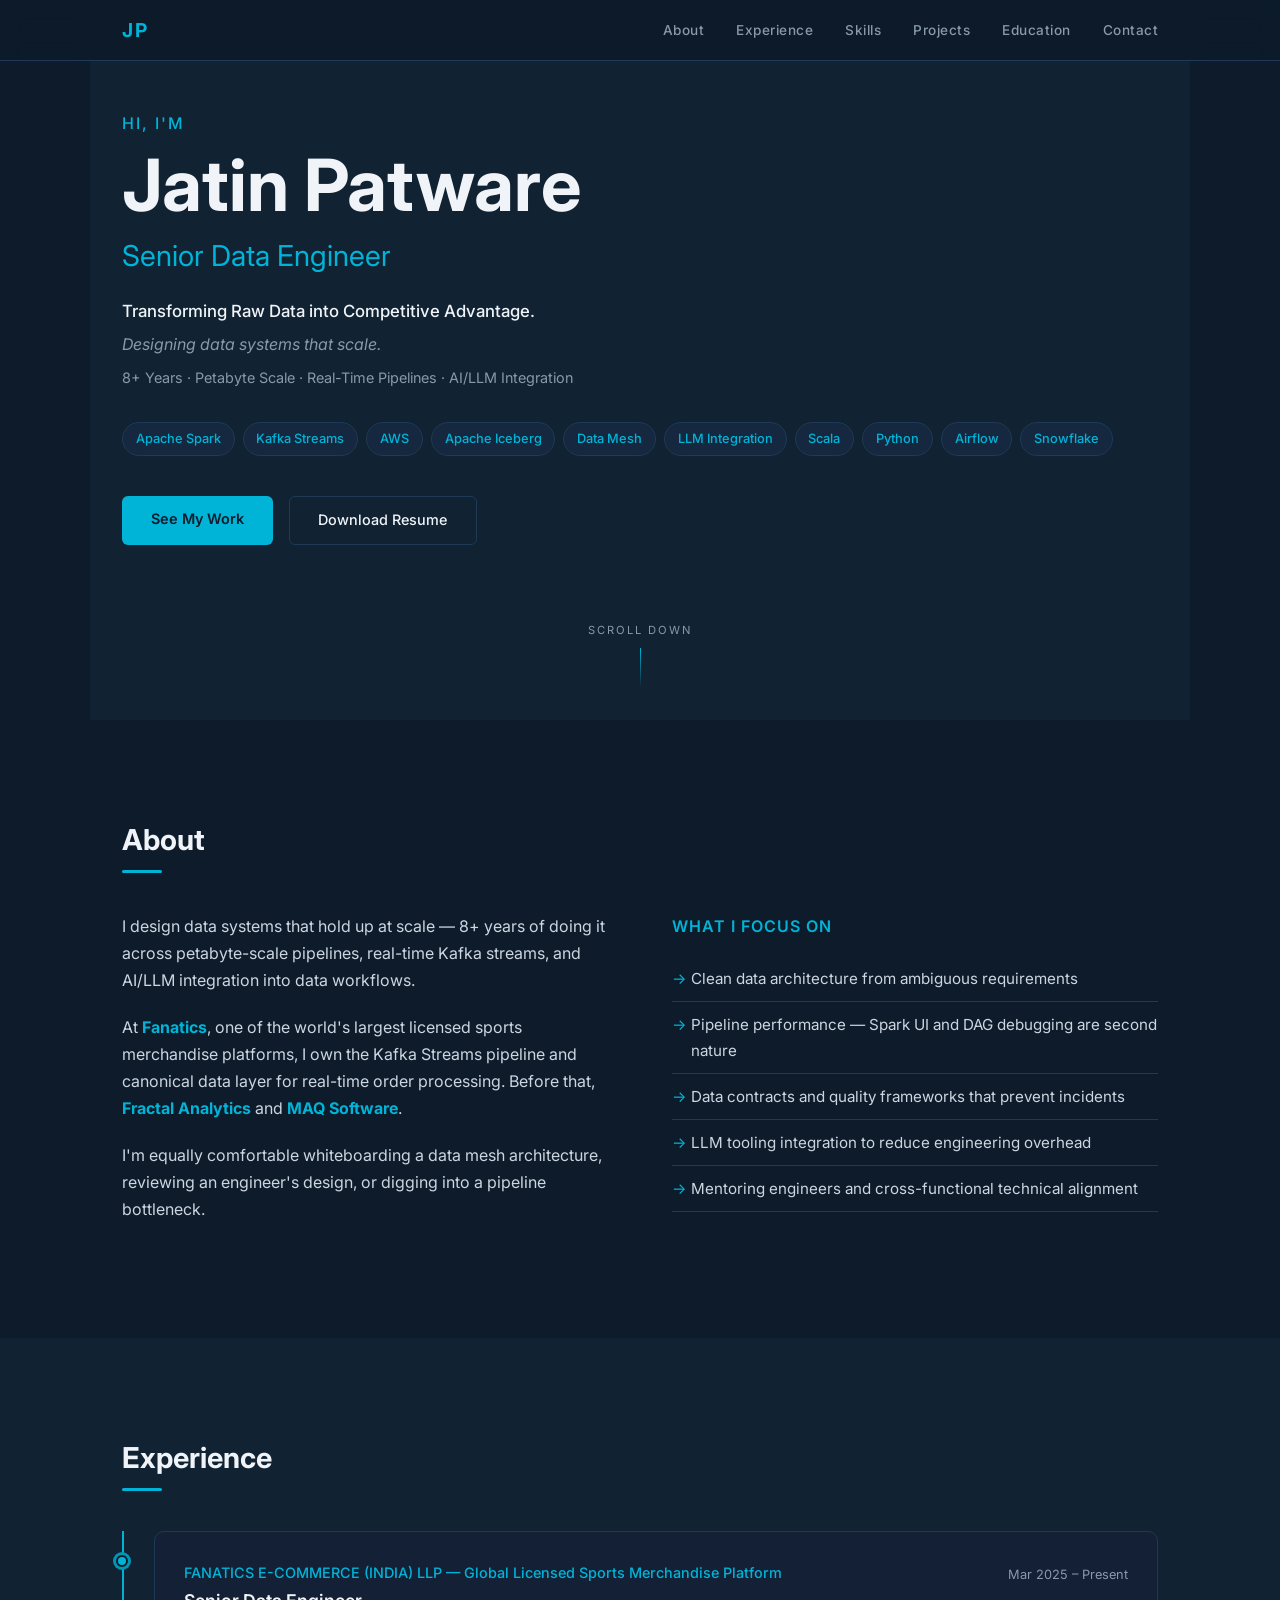
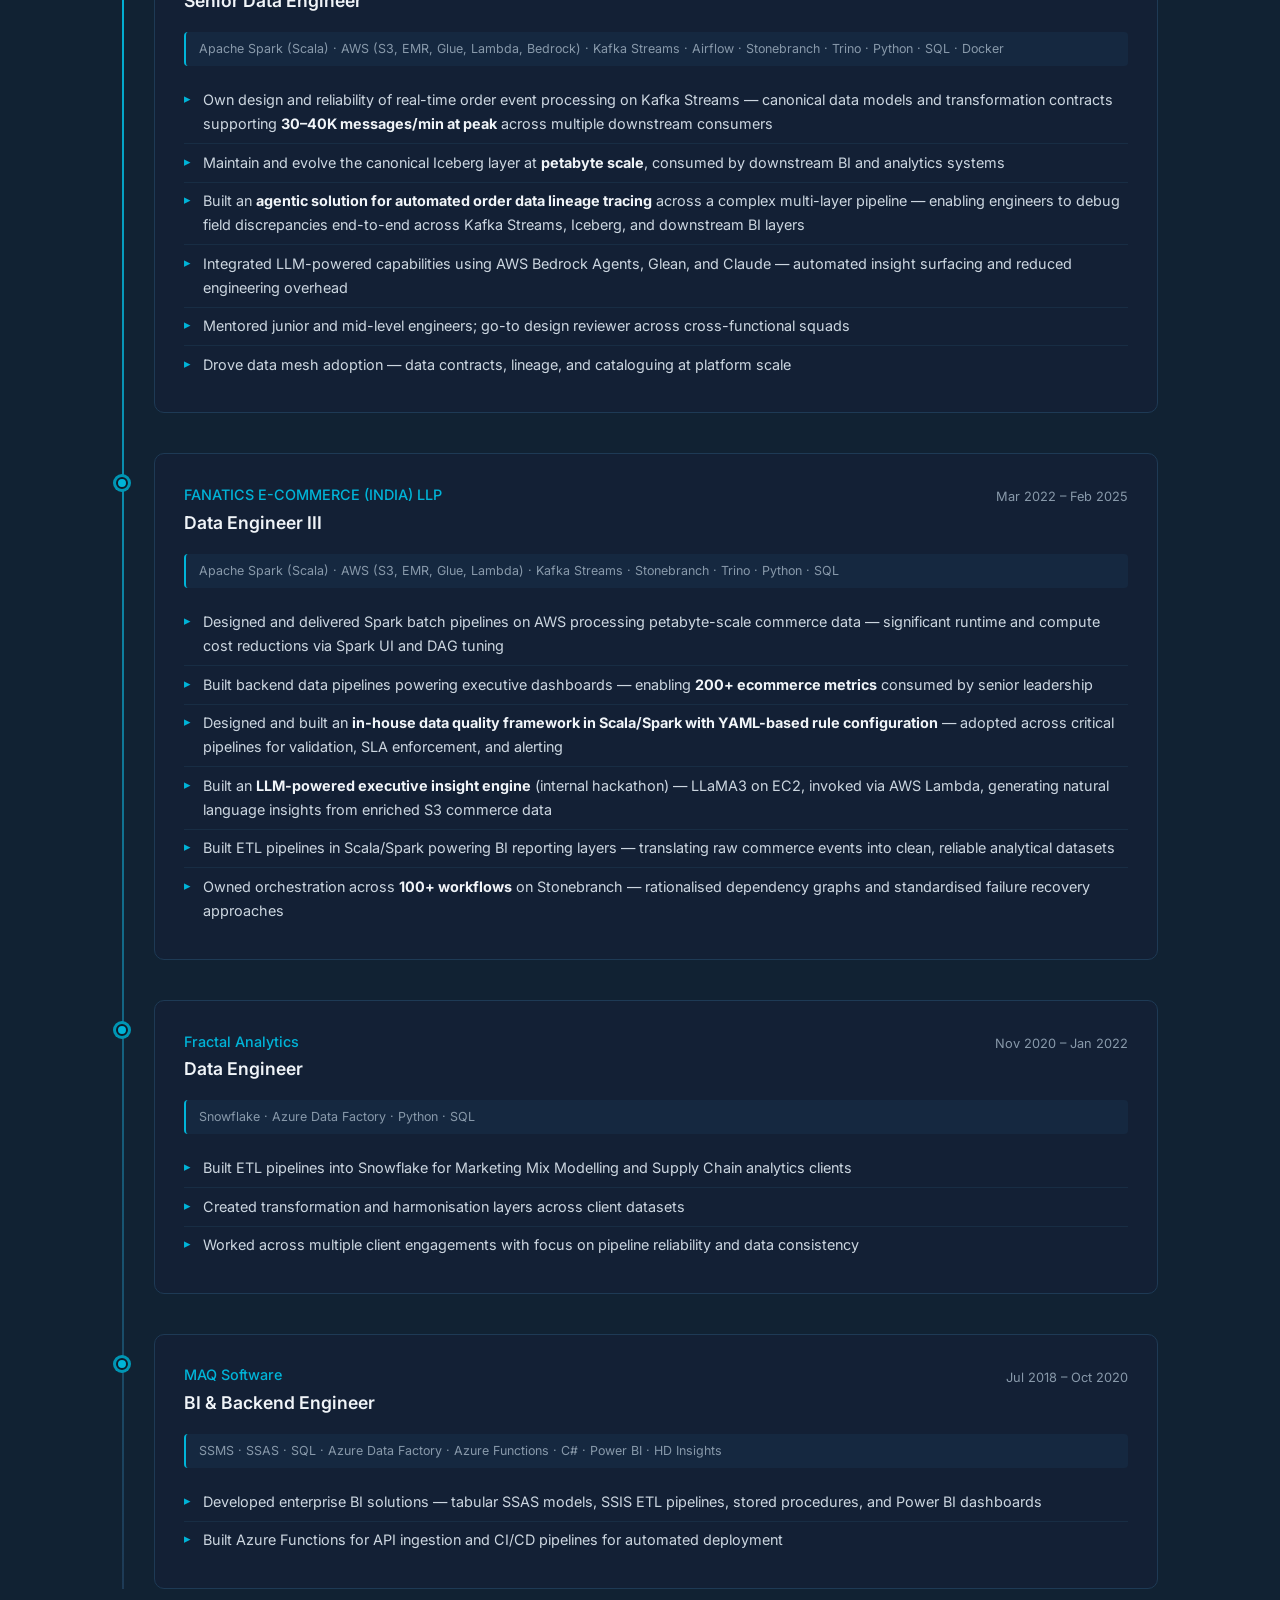
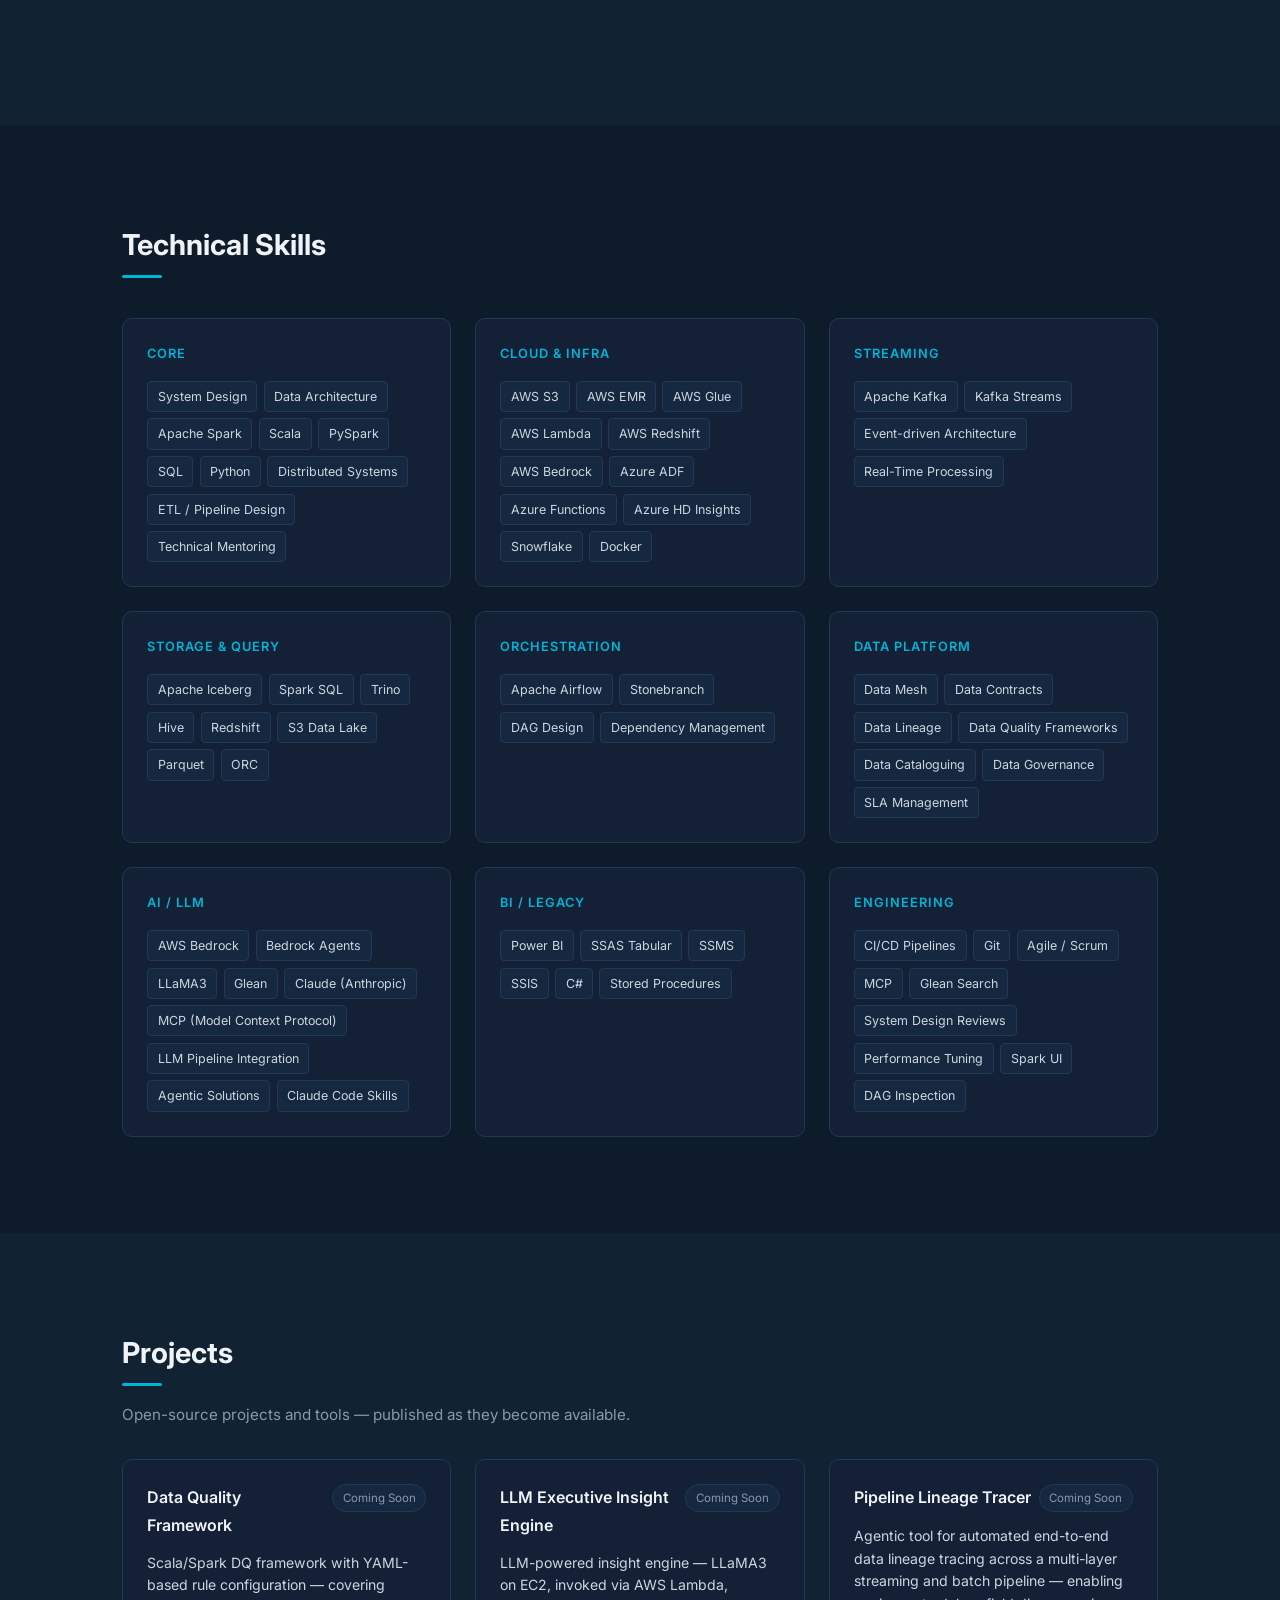
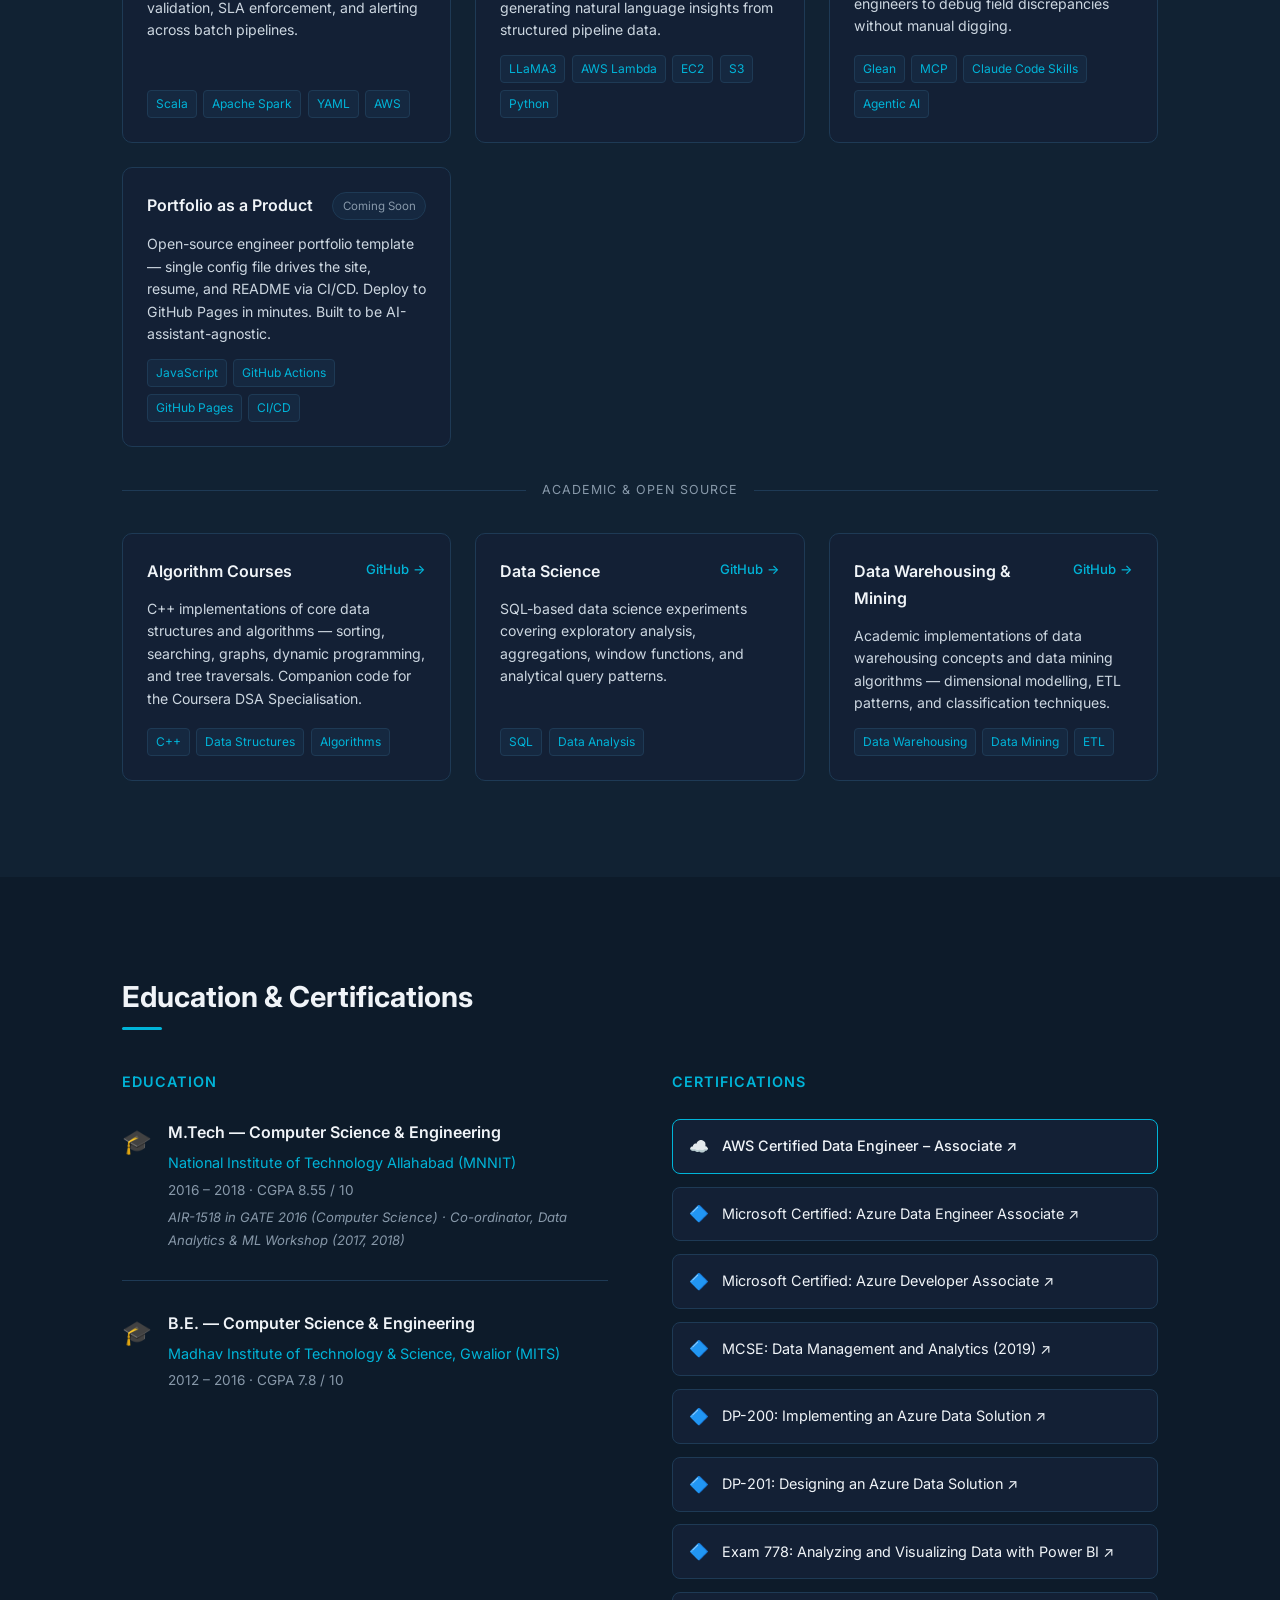
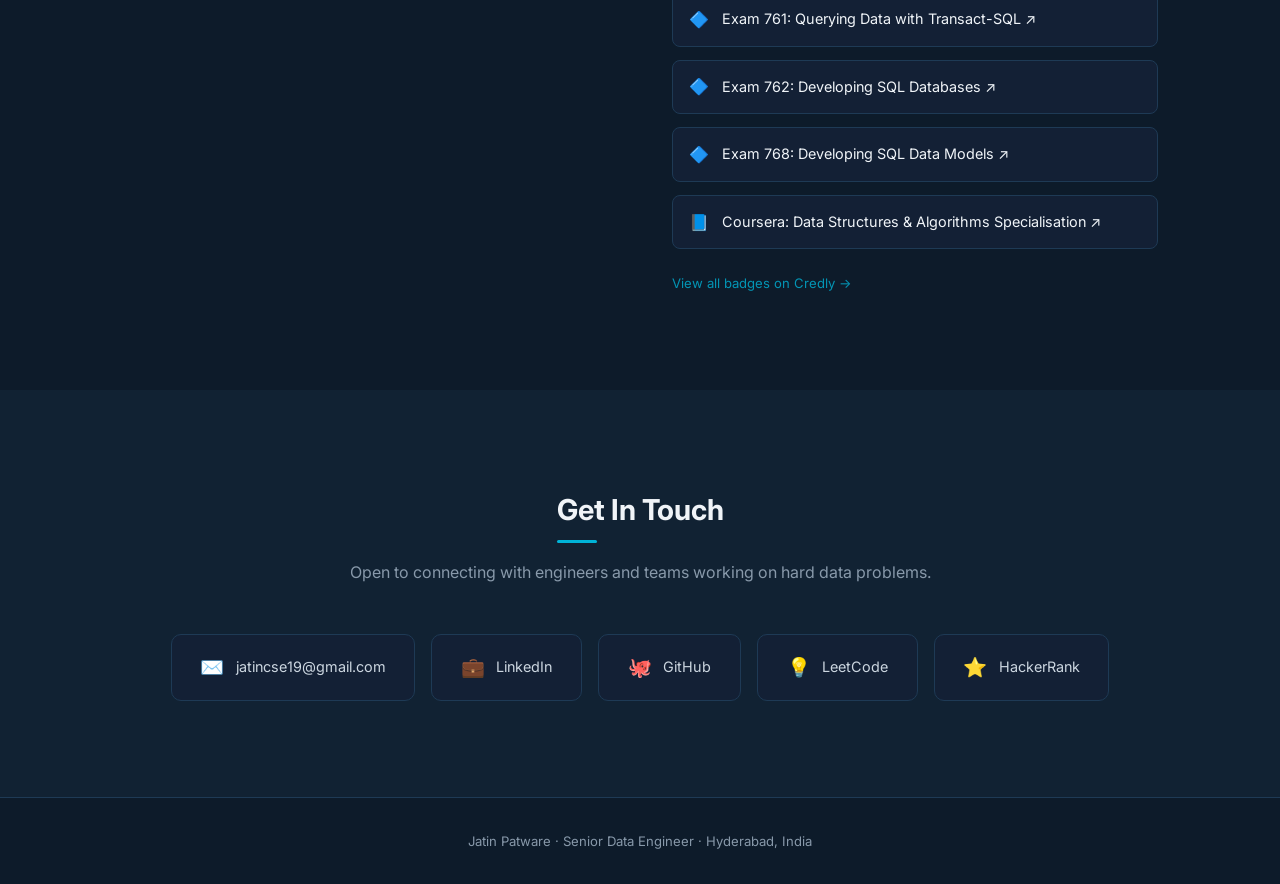
==== template/index.html @ bcccff42 "Initial commit: LaunchFolio scaffold - app/: web UI for resume upload (HTML/CSS/JS) - backend/: PDF " ====
<!DOCTYPE html>
<html lang="en">
<head>
  <meta charset="UTF-8" />
  <meta name="viewport" content="width=device-width, initial-scale=1.0" />
  <title>Jatin Patware — Senior Data Engineer</title>
  <link rel="preconnect" href="https://fonts.googleapis.com" />
  <link href="https://fonts.googleapis.com/css2?family=Inter:wght@300;400;500;600;700&display=swap" rel="stylesheet" />
  <link rel="stylesheet" href="css/styles.css" />
</head>
<body>

  <nav id="navbar">
    <div class="nav-inner">
      <span class="nav-logo">JP</span>
      <ul class="nav-links">
        <li><a href="#about">About</a></li>
        <li><a href="#experience">Experience</a></li>
        <li><a href="#skills">Skills</a></li>
        <li><a href="#projects">Projects</a></li>
        <li><a href="#education">Education</a></li>
        <li><a href="#contact">Contact</a></li>
      </ul>
    </div>
  </nav>

  <section id="hero">
    <div class="hero-content">
      <p class="hero-greeting">Hi, I'm</p>
      <h1 class="hero-name" id="hero-name"></h1>
      <h2 class="hero-title" id="hero-title"></h2>
      <p class="hero-tagline1" id="hero-tagline1"></p>
      <p class="hero-tagline2" id="hero-tagline2"></p>
      <p class="hero-sub" id="hero-sub"></p>
      <div class="hero-badges" id="hero-badges"></div>
      <div class="hero-links" id="hero-links"></div>
    </div>
    <div class="hero-scroll">
      <span>scroll down</span>
      <div class="scroll-line"></div>
    </div>
  </section>

  <section id="about">
    <div class="container">
      <h2 class="section-title">About</h2>
      <div class="about-grid">
        <div class="about-text" id="about-text"></div>
        <div class="about-focus">
          <h3>What I focus on</h3>
          <ul class="focus-list" id="focus-list"></ul>
        </div>
      </div>
    </div>
  </section>

  <section id="experience">
    <div class="container">
      <h2 class="section-title">Experience</h2>
      <div class="timeline" id="timeline"></div>
    </div>
  </section>

  <section id="skills">
    <div class="container">
      <h2 class="section-title">Technical Skills</h2>
      <div class="skills-grid" id="skills-grid"></div>
    </div>
  </section>

  <section id="projects">
    <div class="container">
      <h2 class="section-title">Projects</h2>
      <p class="projects-sub">Open-source projects and tools — published as they become available.</p>
      <div class="projects-grid" id="projects-grid"></div>
    </div>
  </section>

  <section id="education">
    <div class="container">
      <h2 class="section-title">Education & Certifications</h2>
      <div class="edu-cert-grid">
        <div class="edu-block">
          <h3>Education</h3>
          <div id="edu-list"></div>
        </div>
        <div class="cert-block">
          <h3>Certifications</h3>
          <div class="cert-list" id="cert-list"></div>
        </div>
      </div>
    </div>
  </section>

  <section id="contact">
    <div class="container">
      <h2 class="section-title">Get In Touch</h2>
      <p class="contact-sub">Open to connecting with engineers and teams working on hard data problems.</p>
      <div class="contact-links" id="contact-links"></div>
    </div>
  </section>

  <footer>
    <p id="footer-text"></p>
  </footer>

  <script src="data.js"></script>
  <script src="js/main.js"></script>
</body>
</html>
---- template/css/styles.css ----
/* ===== RESET & BASE ===== */
*, *::before, *::after { box-sizing: border-box; margin: 0; padding: 0; }

:root {
  --bg:        #0d1b2a;
  --bg2:       #112233;
  --bg3:       #152840;
  --teal:      #00b4d8;
  --teal-dim:  #0096b4;
  --white:     #f0f4f8;
  --muted:     #8899aa;
  --card-bg:   #132035;
  --border:    #1e3a55;
  --font:      'Inter', sans-serif;
}

html { scroll-behavior: smooth; }

body {
  background: var(--bg);
  color: var(--white);
  font-family: var(--font);
  font-size: 16px;
  line-height: 1.7;
}

a { text-decoration: none; color: inherit; }

/* ===== SCROLLBAR ===== */
::-webkit-scrollbar { width: 6px; }
::-webkit-scrollbar-track { background: var(--bg); }
::-webkit-scrollbar-thumb { background: var(--teal-dim); border-radius: 3px; }

/* ===== NAVBAR ===== */
#navbar {
  position: fixed;
  top: 0; left: 0; right: 0;
  z-index: 100;
  background: rgba(13, 27, 42, 0.92);
  backdrop-filter: blur(12px);
  border-bottom: 1px solid var(--border);
}

.nav-inner {
  max-width: 1100px;
  margin: 0 auto;
  padding: 0 2rem;
  height: 60px;
  display: flex;
  align-items: center;
  justify-content: space-between;
}

.nav-logo {
  font-size: 1.2rem;
  font-weight: 700;
  color: var(--teal);
  letter-spacing: 2px;
}

.nav-links {
  list-style: none;
  display: flex;
  gap: 2rem;
}

.nav-links a {
  font-size: 0.85rem;
  font-weight: 500;
  color: var(--muted);
  letter-spacing: 0.5px;
  transition: color 0.2s;
}

.nav-links a:hover { color: var(--teal); }

/* ===== CONTAINER ===== */
.container {
  max-width: 1100px;
  margin: 0 auto;
  padding: 0 2rem;
}

/* ===== SECTION TITLES ===== */
.section-title {
  font-size: 1.8rem;
  font-weight: 700;
  margin-bottom: 3rem;
  position: relative;
  display: inline-block;
}

.section-title::after {
  content: '';
  position: absolute;
  bottom: -8px;
  left: 0;
  width: 40px;
  height: 3px;
  background: var(--teal);
  border-radius: 2px;
}

/* ===== HERO ===== */
#hero {
  min-height: 80vh;
  display: flex;
  flex-direction: column;
  justify-content: flex-start;
  align-items: flex-start;
  padding: 110px 2rem 3rem;
  max-width: 1100px;
  margin: 0 auto;
  position: relative;
}

.hero-tagline1 {
  font-size: 1.05rem;
  color: var(--white);
  font-weight: 500;
  margin-bottom: 0.3rem;
}

.hero-tagline2 {
  font-size: 1rem;
  color: var(--muted);
  font-style: italic;
  margin-bottom: 0.5rem;
}

.hero-greeting {
  font-size: 1rem;
  color: var(--teal);
  font-weight: 500;
  letter-spacing: 2px;
  text-transform: uppercase;
  margin-bottom: 0.5rem;
}

.hero-name {
  font-size: clamp(2.5rem, 6vw, 4.5rem);
  font-weight: 700;
  line-height: 1.1;
  margin-bottom: 0.5rem;
}

.hero-title {
  font-size: clamp(1.2rem, 3vw, 1.8rem);
  font-weight: 400;
  color: var(--teal);
  margin-bottom: 1rem;
}

.hero-sub {
  font-size: 0.9rem;
  color: var(--muted);
  margin-bottom: 2rem;
}

.hero-badges {
  display: flex;
  flex-wrap: wrap;
  gap: 0.5rem;
  margin-bottom: 2.5rem;
}

.badge {
  background: var(--bg3);
  border: 1px solid var(--border);
  color: var(--teal);
  padding: 0.3rem 0.8rem;
  border-radius: 20px;
  font-size: 0.8rem;
  font-weight: 500;
}

.hero-links {
  display: flex;
  gap: 1rem;
  flex-wrap: wrap;
}

.btn-primary {
  background: var(--teal);
  color: var(--bg);
  padding: 0.7rem 1.8rem;
  border-radius: 6px;
  font-weight: 600;
  font-size: 0.9rem;
  transition: background 0.2s, transform 0.2s;
}

.btn-primary:hover {
  background: var(--teal-dim);
  transform: translateY(-2px);
}

.btn-secondary {
  border: 1px solid var(--border);
  color: var(--white);
  padding: 0.7rem 1.8rem;
  border-radius: 6px;
  font-weight: 500;
  font-size: 0.9rem;
  transition: border-color 0.2s, color 0.2s, transform 0.2s;
}

.btn-secondary:hover {
  border-color: var(--teal);
  color: var(--teal);
  transform: translateY(-2px);
}

.hero-scroll {
  position: absolute;
  bottom: 2rem;
  left: 50%;
  transform: translateX(-50%);
  display: flex;
  flex-direction: column;
  align-items: center;
  gap: 0.5rem;
  color: var(--muted);
  font-size: 0.7rem;
  letter-spacing: 2px;
  text-transform: uppercase;
}

.scroll-line {
  width: 1px;
  height: 40px;
  background: linear-gradient(to bottom, var(--teal), transparent);
  animation: scrollPulse 2s infinite;
}

@keyframes scrollPulse {
  0%, 100% { opacity: 0.3; }
  50% { opacity: 1; }
}

/* ===== SECTIONS ===== */
section {
  padding: 6rem 0;
}

section:nth-child(even) {
  background: var(--bg2);
}

/* ===== ABOUT ===== */
.about-grid {
  display: grid;
  grid-template-columns: 1fr 1fr;
  gap: 4rem;
  align-items: start;
}

.about-text p {
  color: #ccd6e0;
  margin-bottom: 1.2rem;
  font-size: 1rem;
}

.about-text strong {
  color: var(--teal);
}

.about-focus h3 {
  font-size: 1rem;
  font-weight: 600;
  color: var(--teal);
  margin-bottom: 1rem;
  text-transform: uppercase;
  letter-spacing: 1px;
}

.focus-list {
  list-style: none;
}

.focus-list li {
  padding: 0.6rem 0;
  padding-left: 1.2rem;
  position: relative;
  color: #ccd6e0;
  font-size: 0.95rem;
  border-bottom: 1px solid var(--border);
}

.focus-list li::before {
  content: '→';
  position: absolute;
  left: 0;
  color: var(--teal);
}

/* ===== TIMELINE ===== */
.timeline {
  position: relative;
  padding-left: 2rem;
}

.timeline::before {
  content: '';
  position: absolute;
  left: 0;
  top: 0;
  bottom: 0;
  width: 2px;
  background: linear-gradient(to bottom, var(--teal), var(--border));
}

.timeline-item {
  position: relative;
  margin-bottom: 2.5rem;
}

.timeline-dot {
  position: absolute;
  left: -2.4rem;
  top: 1.5rem;
  width: 12px;
  height: 12px;
  background: var(--teal);
  border-radius: 50%;
  border: 2px solid var(--bg);
  box-shadow: 0 0 0 3px var(--teal-dim);
}

.timeline-card {
  background: var(--card-bg);
  border: 1px solid var(--border);
  border-radius: 10px;
  padding: 1.8rem;
  transition: border-color 0.2s, transform 0.2s;
}

.timeline-card:hover {
  border-color: var(--teal);
  transform: translateX(4px);
}

.card-header {
  display: flex;
  justify-content: space-between;
  align-items: flex-start;
  margin-bottom: 0.8rem;
  gap: 1rem;
}

.card-title {
  font-size: 1.1rem;
  font-weight: 600;
  margin-bottom: 0.2rem;
}

.card-company {
  color: var(--teal);
  font-size: 0.9rem;
  font-weight: 500;
}

.card-date {
  color: var(--muted);
  font-size: 0.8rem;
  white-space: nowrap;
  margin-top: 0.2rem;
}

.card-stack {
  font-size: 0.78rem;
  color: var(--muted);
  margin-bottom: 1rem;
  padding: 0.4rem 0.8rem;
  background: var(--bg3);
  border-radius: 4px;
  border-left: 2px solid var(--teal);
}

.card-bullets {
  list-style: none;
}

.card-bullets li {
  padding: 0.4rem 0;
  padding-left: 1.2rem;
  position: relative;
  color: #ccd6e0;
  font-size: 0.9rem;
  border-bottom: 1px solid rgba(30,58,85,0.5);
}

.card-bullets li:last-child { border-bottom: none; }

.card-bullets li::before {
  content: '▸';
  position: absolute;
  left: 0;
  color: var(--teal);
  font-size: 0.8rem;
}

.card-bullets strong { color: var(--white); }

/* ===== SKILLS ===== */
.skills-grid {
  display: grid;
  grid-template-columns: repeat(3, 1fr);
  gap: 1.5rem;
}

.skill-group {
  background: var(--card-bg);
  border: 1px solid var(--border);
  border-radius: 10px;
  padding: 1.5rem;
}

.skill-group h3 {
  font-size: 0.8rem;
  font-weight: 600;
  color: var(--teal);
  text-transform: uppercase;
  letter-spacing: 1px;
  margin-bottom: 1rem;
}

.skill-tags {
  display: flex;
  flex-wrap: wrap;
  gap: 0.4rem;
}

.skill-tags span {
  background: var(--bg3);
  border: 1px solid var(--border);
  color: #ccd6e0;
  padding: 0.25rem 0.6rem;
  border-radius: 4px;
  font-size: 0.78rem;
}

/* ===== EDUCATION & CERTS ===== */
.edu-cert-grid {
  display: grid;
  grid-template-columns: 1fr 1fr;
  gap: 4rem;
  align-items: start;
}

.edu-block h3,
.cert-block h3 {
  font-size: 0.9rem;
  font-weight: 600;
  color: var(--teal);
  text-transform: uppercase;
  letter-spacing: 1px;
  margin-bottom: 1.5rem;
}

.edu-item {
  display: flex;
  gap: 1rem;
  margin-bottom: 1.8rem;
  padding-bottom: 1.8rem;
  border-bottom: 1px solid var(--border);
}

.edu-item:last-child { border-bottom: none; }

.edu-icon { font-size: 1.5rem; margin-top: 0.2rem; }

.edu-item h4 {
  font-size: 1rem;
  font-weight: 600;
  margin-bottom: 0.3rem;
}

.edu-school {
  color: var(--teal);
  font-size: 0.9rem;
  margin-bottom: 0.2rem;
}

.edu-meta {
  color: var(--muted);
  font-size: 0.85rem;
  margin-bottom: 0.3rem;
}

.edu-note {
  color: var(--muted);
  font-size: 0.82rem;
  font-style: italic;
}

.cert-list { display: flex; flex-direction: column; gap: 0.8rem; }

.cert-item {
  display: flex;
  align-items: center;
  gap: 0.8rem;
  padding: 0.8rem 1rem;
  background: var(--card-bg);
  border: 1px solid var(--border);
  border-radius: 8px;
  font-size: 0.9rem;
  color: #ccd6e0;
}

.cert-item.featured {
  border-color: var(--teal);
  color: var(--white);
  font-weight: 500;
}

.cert-icon { font-size: 1rem; }

.cert-exams {
  margin-top: 0.4rem;
  padding: 0.8rem 1rem;
  background: var(--card-bg);
  border: 1px solid var(--border);
  border-radius: 8px;
}

.cert-exams-label {
  font-size: 0.72rem;
  text-transform: uppercase;
  letter-spacing: 0.08em;
  color: var(--muted);
  margin-bottom: 0.5rem;
}

.cert-exam-tags {
  display: flex;
  flex-wrap: wrap;
  gap: 0.4rem;
}

.cert-exam-tag {
  font-size: 0.78rem;
  color: #8899aa;
  background: var(--bg3);
  border: 1px solid var(--border);
  border-radius: 4px;
  padding: 0.2rem 0.55rem;
  transition: color 0.2s, border-color 0.2s;
}

a.cert-exam-tag:hover {
  color: var(--teal);
  border-color: var(--teal);
}

.cert-credly-link {
  display: inline-block;
  margin-top: 0.6rem;
  font-size: 0.82rem;
  color: var(--teal);
  opacity: 0.8;
  transition: opacity 0.2s;
}

.cert-credly-link:hover { opacity: 1; }

/* ===== CONTACT ===== */
#contact {
  text-align: center;
}

.contact-sub {
  color: var(--muted);
  font-size: 1rem;
  margin-bottom: 3rem;
  margin-top: -1.5rem;
}

.contact-links {
  display: flex;
  flex-wrap: wrap;
  justify-content: center;
  gap: 1rem;
}

.contact-card {
  display: flex;
  align-items: center;
  gap: 0.7rem;
  padding: 1rem 1.8rem;
  background: var(--card-bg);
  border: 1px solid var(--border);
  border-radius: 10px;
  font-size: 0.9rem;
  color: #ccd6e0;
  transition: border-color 0.2s, transform 0.2s, color 0.2s;
}

.contact-card:hover {
  border-color: var(--teal);
  color: var(--teal);
  transform: translateY(-3px);
}

.contact-icon { font-size: 1.2rem; }

/* ===== FOOTER ===== */
footer {
  text-align: center;
  padding: 2rem;
  color: var(--muted);
  font-size: 0.82rem;
  border-top: 1px solid var(--border);
}

/* ===== PROJECTS ===== */
.projects-sub {
  color: var(--muted);
  font-size: 0.95rem;
  margin-top: -1.5rem;
  margin-bottom: 2rem;
}

.projects-grid {
  display: grid;
  grid-template-columns: repeat(3, 1fr);
  gap: 1.5rem;
}

.project-card {
  background: var(--card-bg);
  border: 1px solid var(--border);
  border-radius: 10px;
  padding: 1.5rem;
  display: flex;
  flex-direction: column;
  gap: 0.8rem;
  transition: border-color 0.2s, transform 0.2s;
}

.project-card:hover {
  border-color: var(--teal);
  transform: translateY(-3px);
}

.project-header {
  display: flex;
  justify-content: space-between;
  align-items: flex-start;
  gap: 0.5rem;
}

.project-name {
  font-size: 1rem;
  font-weight: 600;
}

.project-status {
  background: var(--bg3);
  border: 1px solid var(--border);
  color: var(--muted);
  font-size: 0.72rem;
  padding: 0.2rem 0.6rem;
  border-radius: 20px;
  white-space: nowrap;
}

.project-link {
  color: var(--teal);
  font-size: 0.82rem;
  font-weight: 500;
  white-space: nowrap;
}

.project-desc {
  color: #ccd6e0;
  font-size: 0.88rem;
  line-height: 1.6;
  flex: 1;
}

.project-stack {
  display: flex;
  flex-wrap: wrap;
  gap: 0.4rem;
}

.project-stack span {
  background: var(--bg3);
  border: 1px solid var(--border);
  color: var(--teal);
  padding: 0.2rem 0.5rem;
  border-radius: 4px;
  font-size: 0.75rem;
}

.projects-divider {
  grid-column: 1 / -1;
  display: flex;
  align-items: center;
  gap: 1rem;
  margin: 0.5rem 0;
  color: var(--muted);
  font-size: 0.78rem;
  text-transform: uppercase;
  letter-spacing: 0.08em;
}

.projects-divider::before,
.projects-divider::after {
  content: '';
  flex: 1;
  height: 1px;
  background: var(--border);
}

/* ===== CERT LINK ===== */
.cert-name {
  color: var(--white);
  text-decoration: none;
  transition: color 0.2s;
}

.cert-name:hover { color: var(--teal); }

/* ===== RESPONSIVE ===== */
@media (max-width: 768px) {
  .about-grid,
  .edu-cert-grid { grid-template-columns: 1fr; gap: 2rem; }

  .skills-grid { grid-template-columns: 1fr 1fr; }

  .card-header { flex-direction: column; }

  .nav-links { display: none; }

  #hero { padding: 100px 1.5rem 4rem; }

  .container { padding: 0 1.5rem; }
}

@media (max-width: 480px) {
  .skills-grid { grid-template-columns: 1fr; }
}
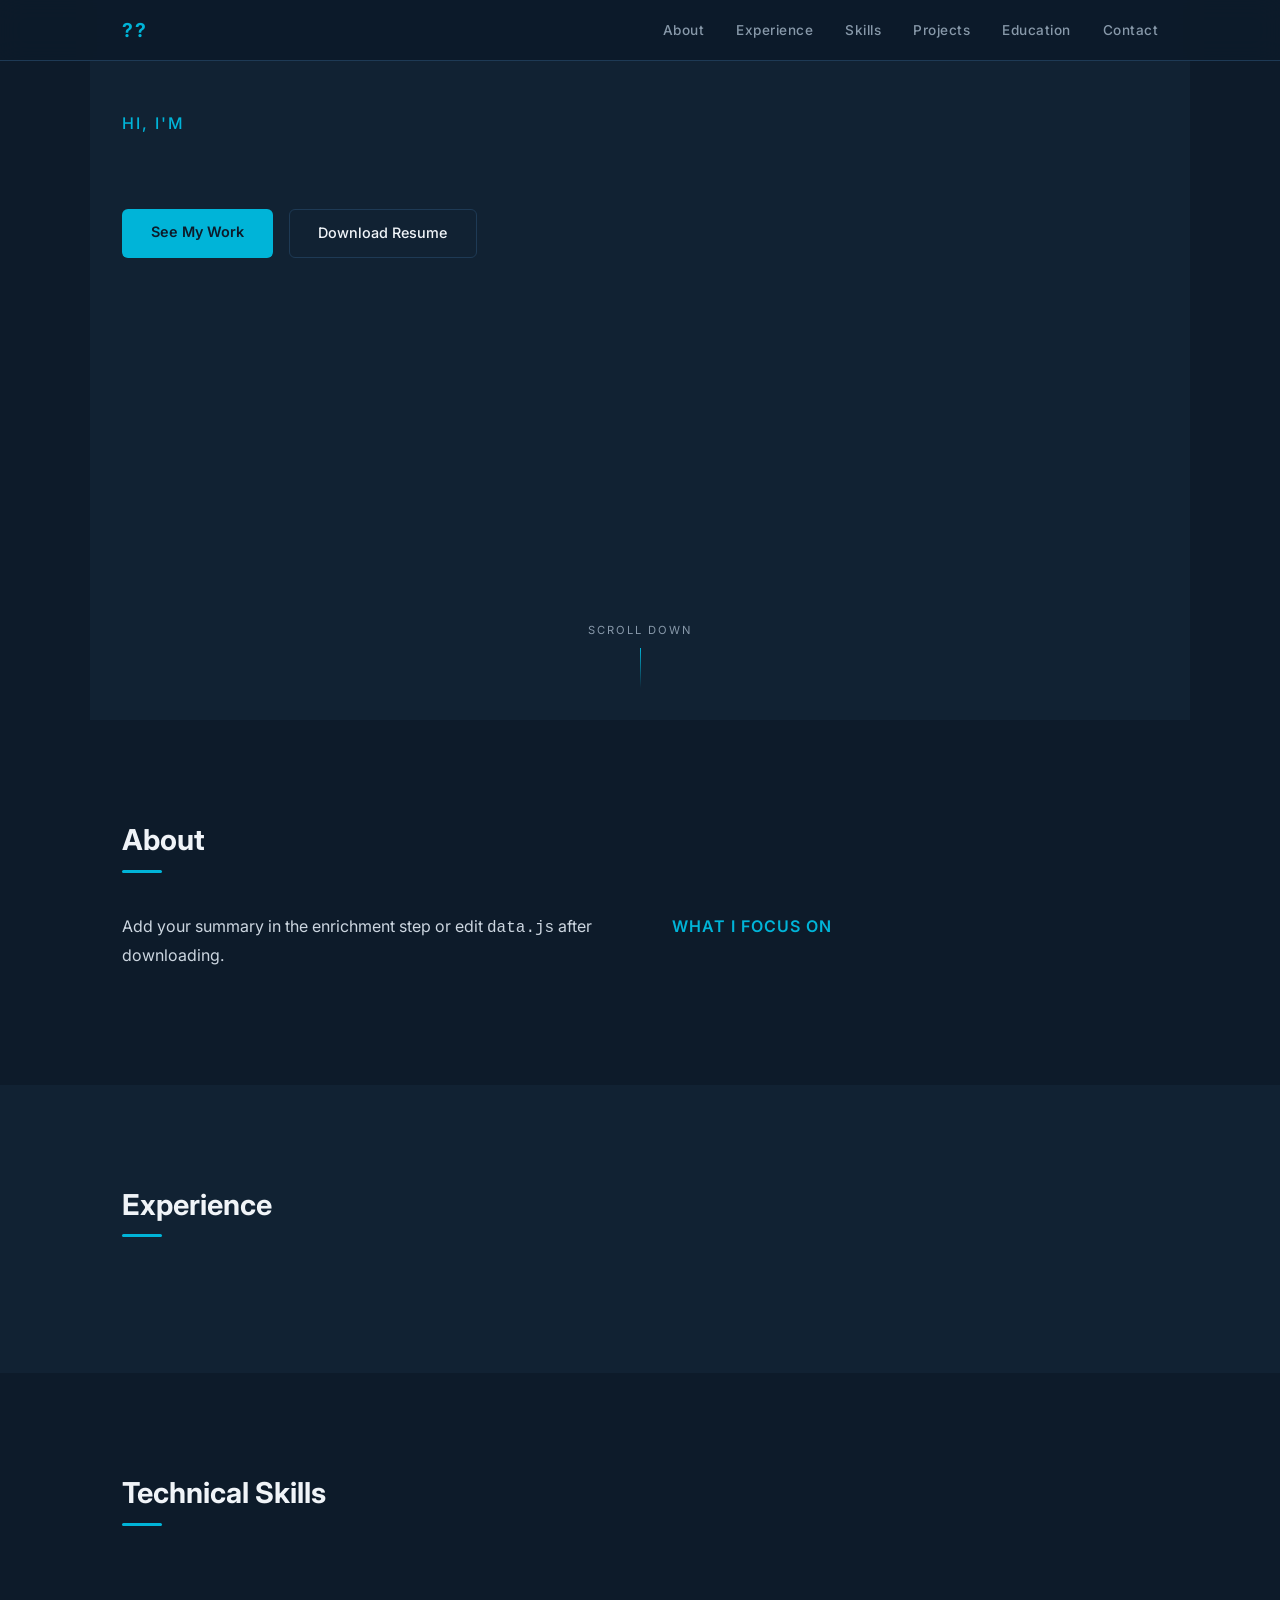
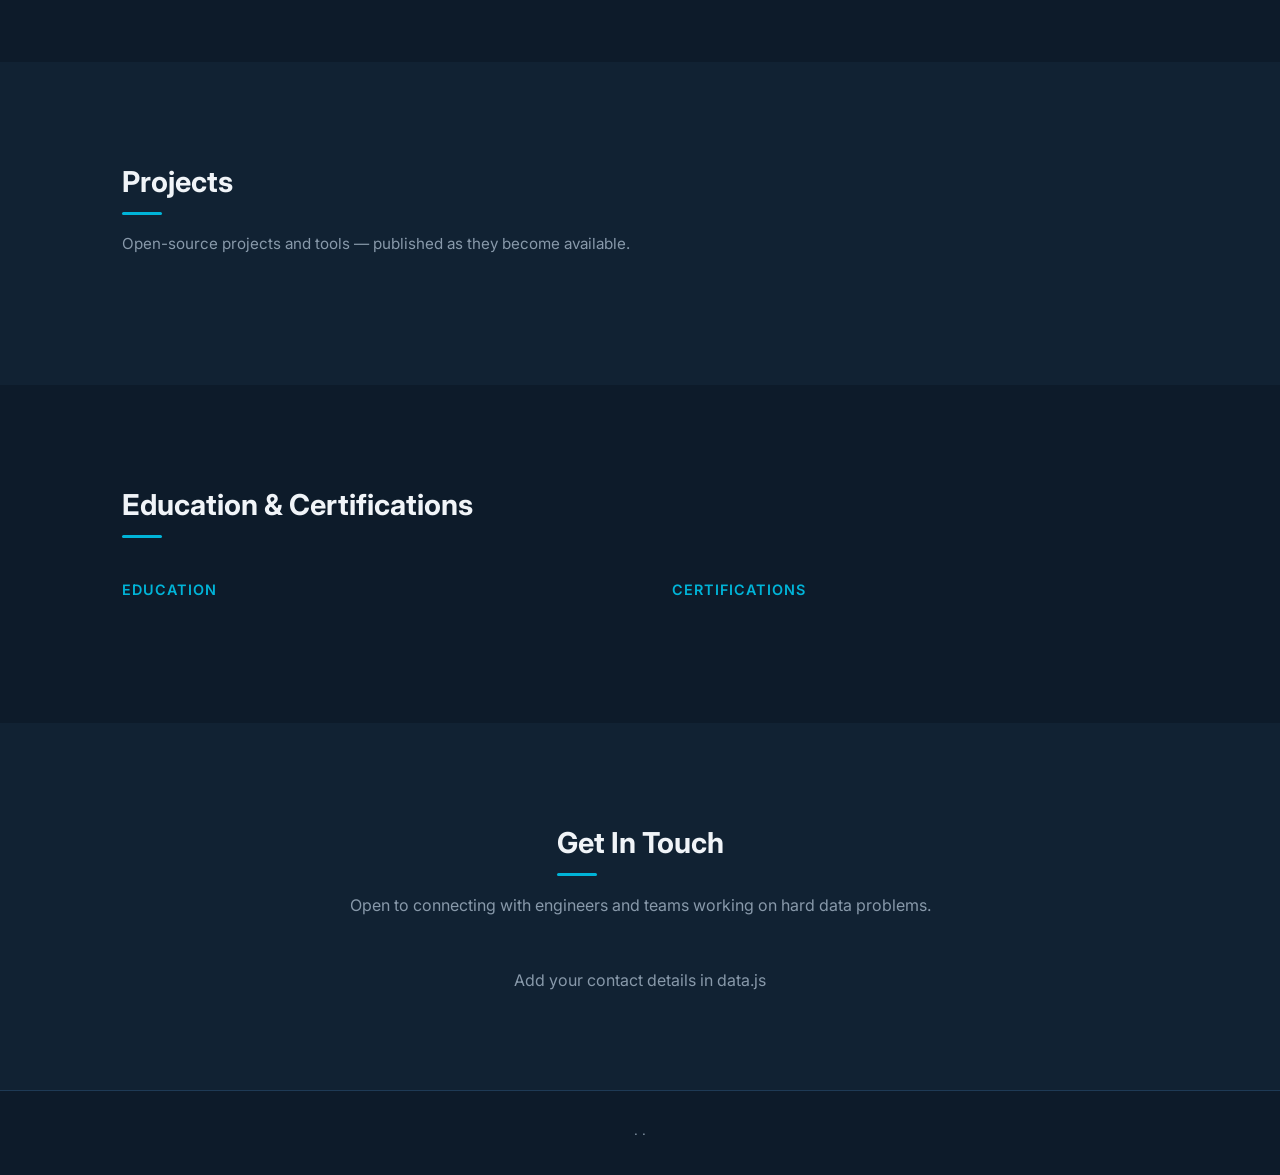
==== commit 3eaa80b6: "Fix hardcoded personal data in template, improve parser, tighten validation Template fixes: - main.j" ====
--- a/template/index.html
+++ b/template/index.html
@@ -3,7 +3,7 @@
 <head>
   <meta charset="UTF-8" />
   <meta name="viewport" content="width=device-width, initial-scale=1.0" />
-  <title>Jatin Patware — Senior Data Engineer</title>
+  <title>Portfolio</title>
   <link rel="preconnect" href="https://fonts.googleapis.com" />
   <link href="https://fonts.googleapis.com/css2?family=Inter:wght@300;400;500;600;700&display=swap" rel="stylesheet" />
   <link rel="stylesheet" href="css/styles.css" />
@@ -12,7 +12,7 @@
 
   <nav id="navbar">
     <div class="nav-inner">
-      <span class="nav-logo">JP</span>
+      <span class="nav-logo"></span>
       <ul class="nav-links">
         <li><a href="#about">About</a></li>
         <li><a href="#experience">Experience</a></li>
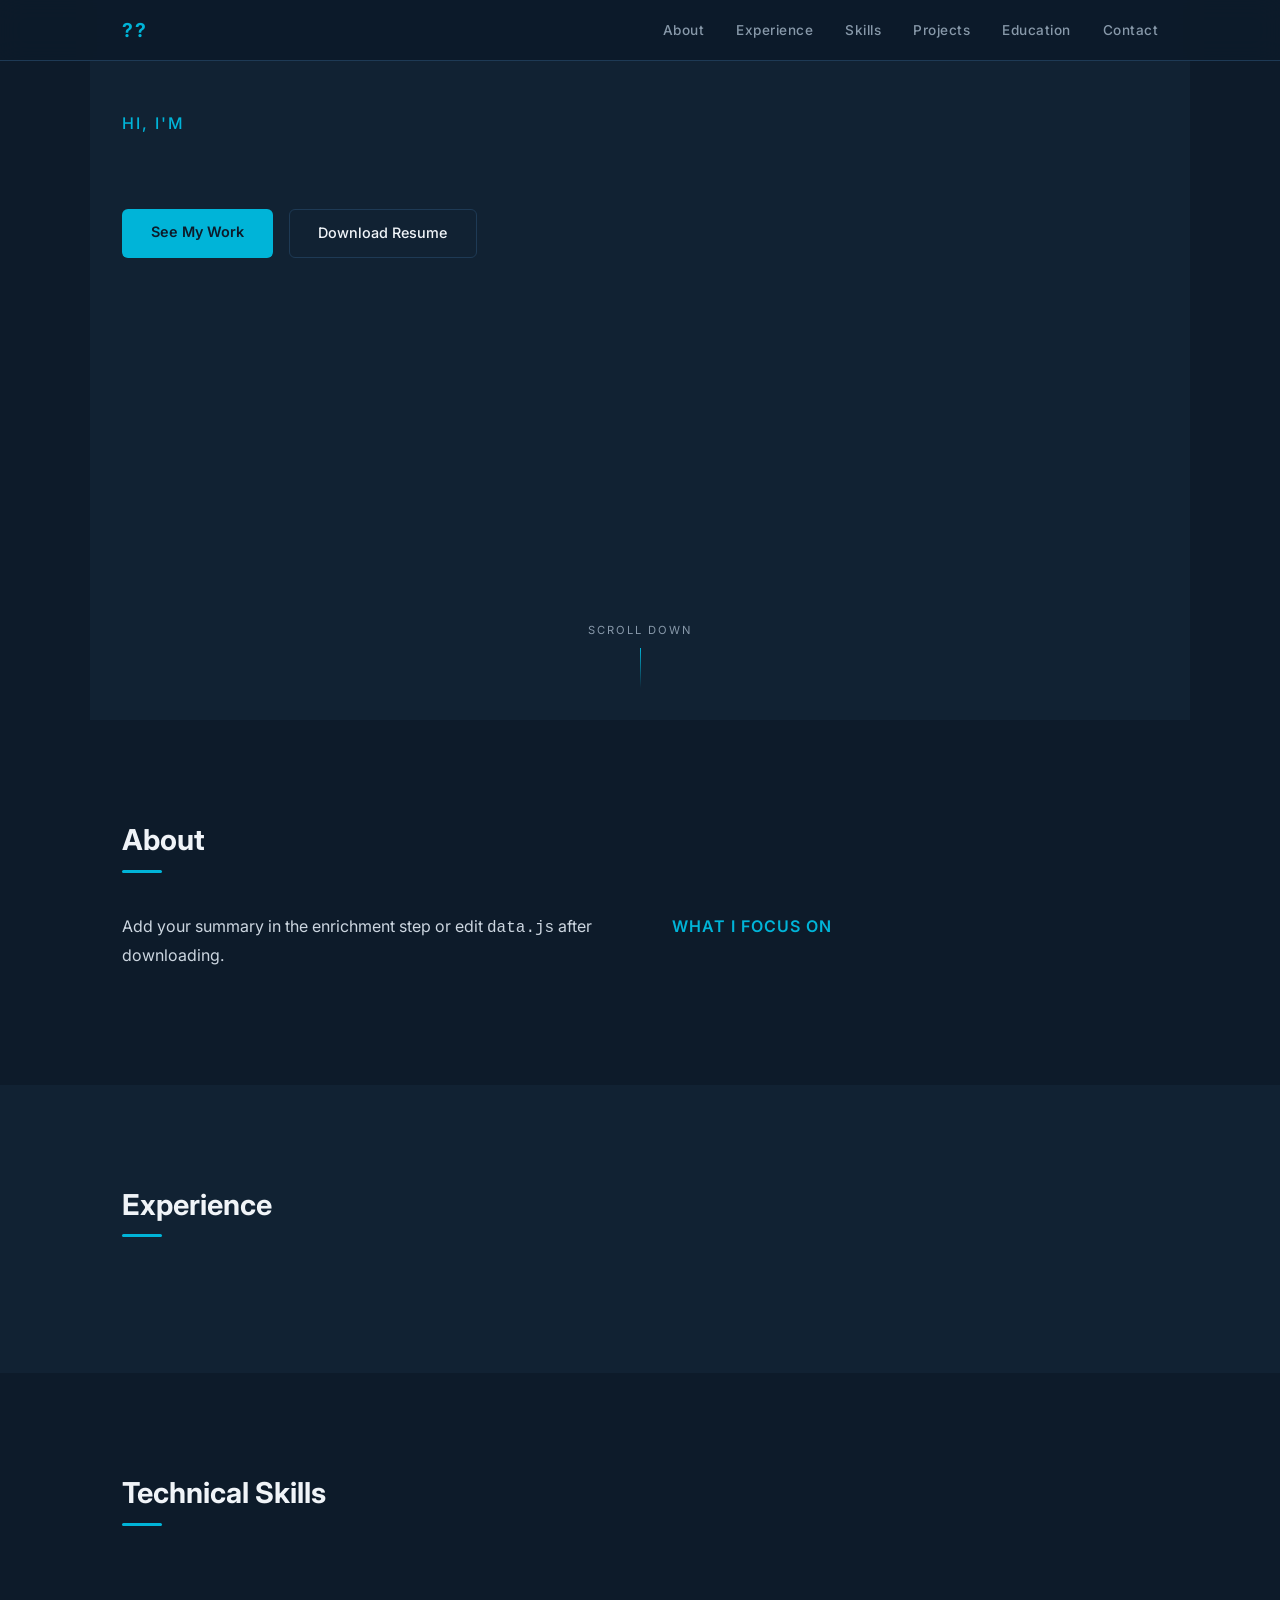
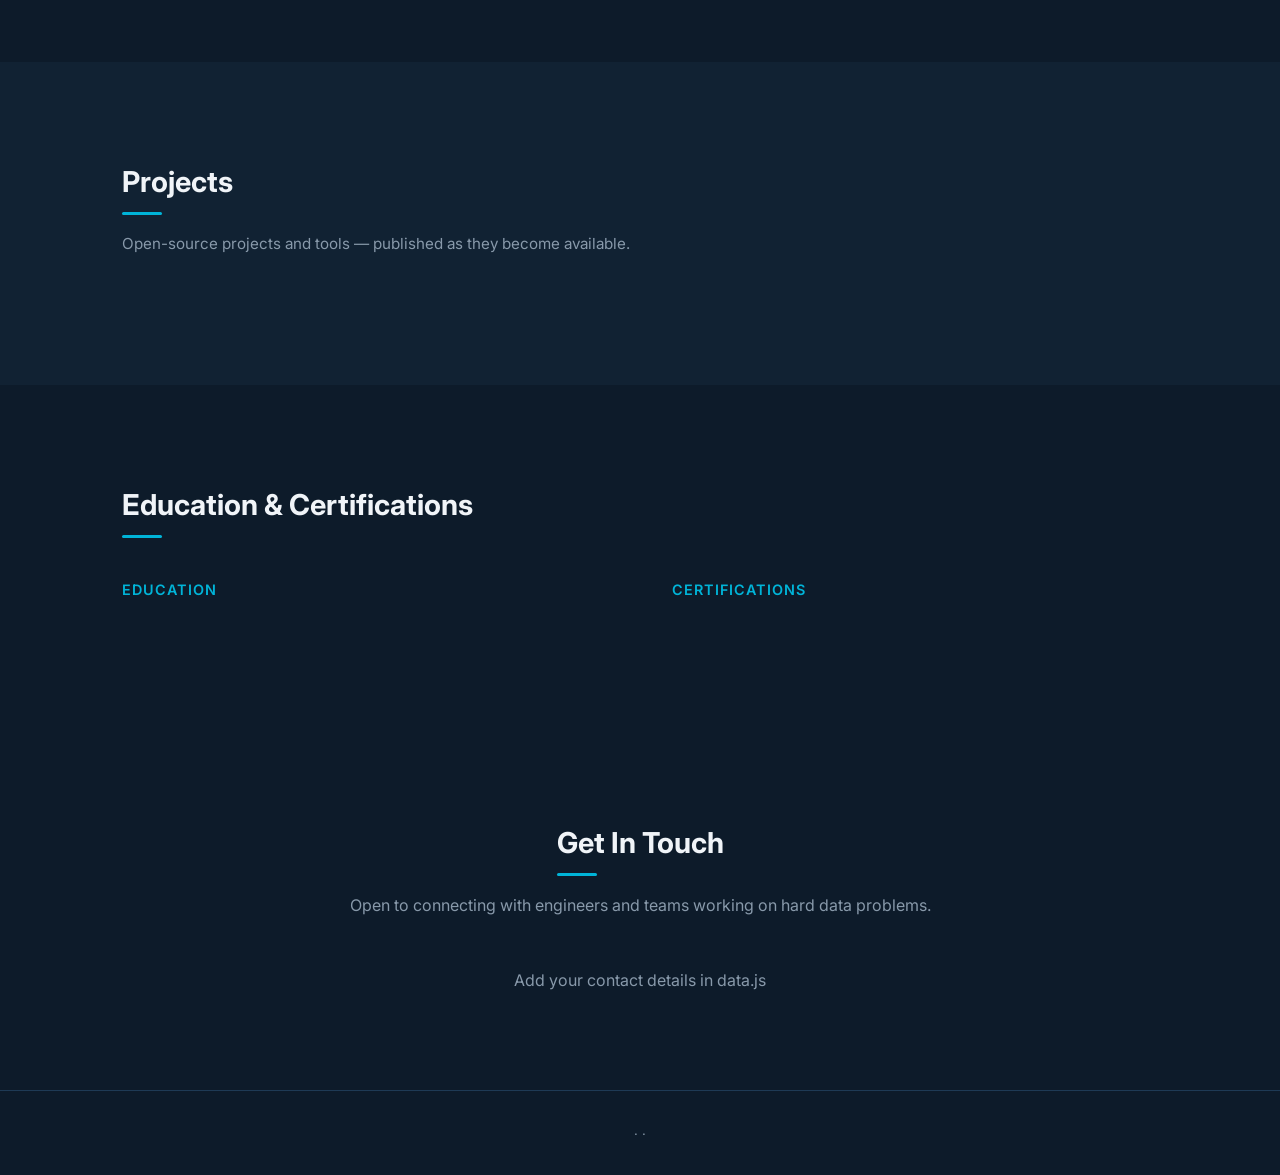
==== commit 6c756637: "Add extras[] — flexible custom sections synced across portfolio and resume - data.js: new extras[] f" ====
--- a/template/index.html
+++ b/template/index.html
@@ -7,6 +7,7 @@
   <link rel="preconnect" href="https://fonts.googleapis.com" />
   <link href="https://fonts.googleapis.com/css2?family=Inter:wght@300;400;500;600;700&display=swap" rel="stylesheet" />
   <link rel="stylesheet" href="css/styles.css" />
+  <link rel="stylesheet" href="theme.css" />
 </head>
 <body>
 
@@ -92,6 +93,13 @@
     </div>
   </section>
 
+  <section id="extras" style="display:none">
+    <div class="container">
+      <h2 class="section-title">Highlights</h2>
+      <div class="extras-grid" id="extras-grid"></div>
+    </div>
+  </section>
+
   <section id="contact">
     <div class="container">
       <h2 class="section-title">Get In Touch</h2>
--- a/template/css/styles.css
+++ b/template/css/styles.css
@@ -564,6 +564,66 @@
 
 .cert-credly-link:hover { opacity: 1; }
 
+/* ===== EXTRAS ===== */
+.extras-grid {
+  display: grid;
+  grid-template-columns: repeat(auto-fill, minmax(280px, 1fr));
+  gap: 1.5rem;
+}
+
+.extra-card {
+  background: var(--card-bg);
+  border: 1px solid var(--border);
+  border-radius: 10px;
+  padding: 1.5rem;
+}
+
+.extra-card h3 {
+  font-size: 0.85rem;
+  font-weight: 600;
+  color: var(--teal);
+  text-transform: uppercase;
+  letter-spacing: 0.06em;
+  margin-bottom: 1rem;
+}
+
+.extra-list {
+  list-style: none;
+  padding: 0;
+  display: flex;
+  flex-direction: column;
+  gap: 0.5rem;
+}
+
+.extra-list li {
+  font-size: 0.9rem;
+  color: #ccd6e0;
+  padding-left: 1rem;
+  position: relative;
+}
+
+.extra-list li::before {
+  content: '▸';
+  position: absolute;
+  left: 0;
+  color: var(--teal);
+}
+
+.extra-tags {
+  display: flex;
+  flex-wrap: wrap;
+  gap: 0.5rem;
+}
+
+.extra-tag {
+  background: var(--bg3);
+  border: 1px solid var(--border);
+  border-radius: 20px;
+  padding: 0.25rem 0.75rem;
+  font-size: 0.82rem;
+  color: #ccd6e0;
+}
+
 /* ===== CONTACT ===== */
 #contact {
   text-align: center;
--- a/template/theme.css
+++ b/template/theme.css
@@ -0,0 +1,11 @@
+:root {
+  --bg:        #0d1b2a;
+  --bg2:       #112233;
+  --bg3:       #152840;
+  --teal:      #00b4d8;
+  --teal-dim:  #0096b4;
+  --white:     #f0f4f8;
+  --muted:     #8899aa;
+  --card-bg:   #132035;
+  --border:    #1e3a55;
+}
